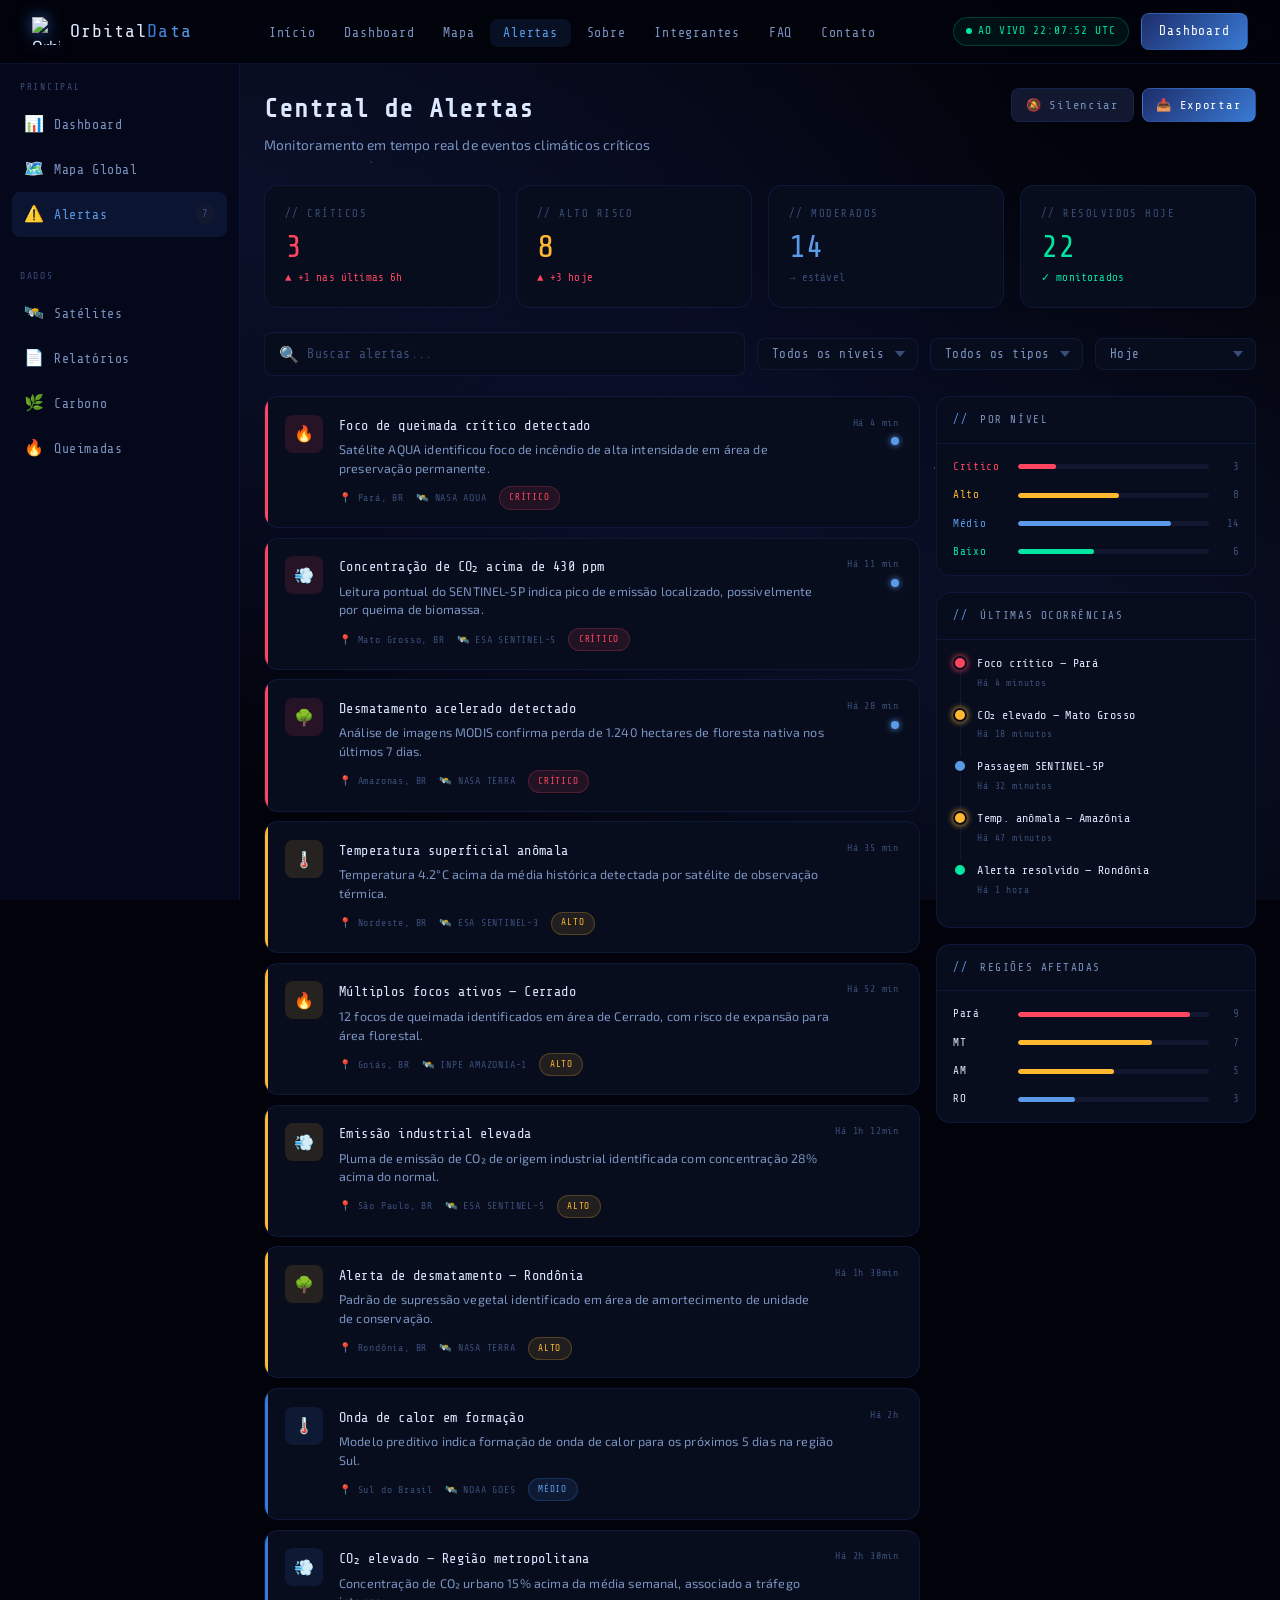
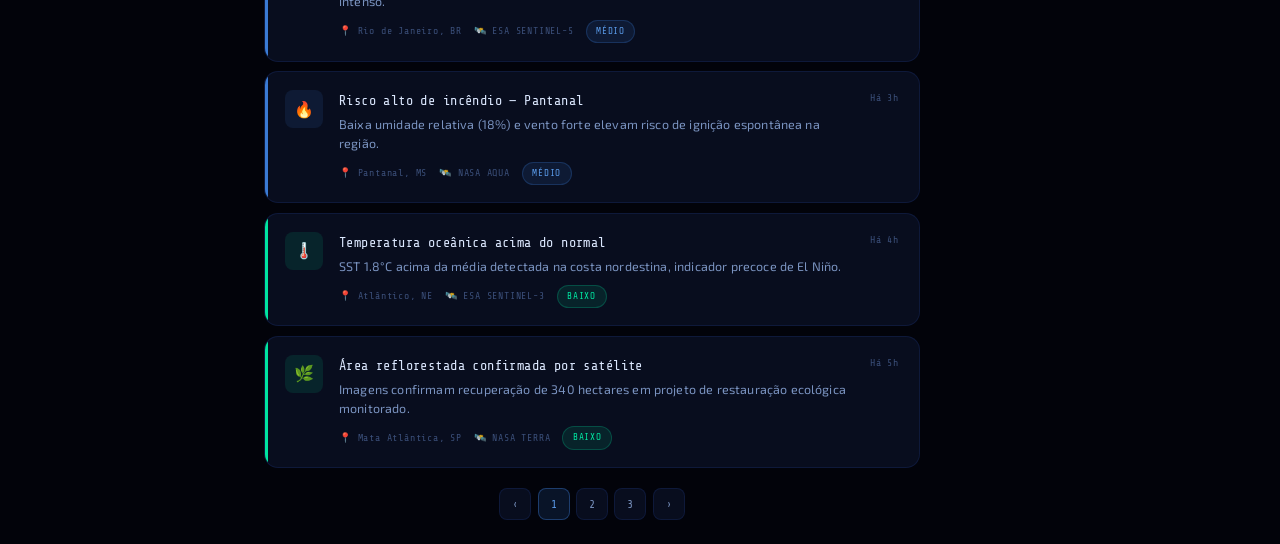
==== pages/alertas.html @ 217b2ea9 "Adicionando alertas e satélites" ====
<!DOCTYPE html>
<html lang="pt-BR">
<head>
  <meta charset="UTF-8" />
  <meta name="viewport" content="width=device-width, initial-scale=1.0" />
  <title>Alertas — OrbitalData</title>
  <link rel="stylesheet" href="../css/style.css" />
  <link rel="stylesheet" href="../css/navbar.css" />
  <link rel="stylesheet" href="../css/components.css" />
  <link rel="stylesheet" href="../css/alertas.css" />
</head>
<body>

  <div class="stars-bg"></div>

  <div class="page-wrapper">

    <!-- ══ NAVBAR ══ -->
    <nav class="navbar">
      <div class="nav-logo">
        <img src="../assets/orbitaldata.png" class="logo-img" alt="OrbitalData" />
        <span>Orbital<em>Data</em></span>
      </div>
      <ul class="nav-links">
        <li><a href="../index.html">Início</a></li>
        <li><a href="dashboard.html">Dashboard</a></li>
        <li><a href="mapa.html">Mapa</a></li>
        <li><a href="alertas.html" class="active">Alertas</a></li>
        <li><a href="sobre.html">Sobre</a></li>
        <li><a href="integrantes.html">Integrantes</a></li>
        <li><a href="faq.html">FAQ</a></li>
        <li><a href="contato.html">Contato</a></li>
      </ul>
      <div class="nav-actions">
        <div class="nav-badge"><span class="dot"></span> AO VIVO</div>
        <a href="dashboard.html" class="btn-nav">Dashboard</a>
      </div>
    </nav>

    <!-- ══ APP LAYOUT ══ -->
    <div class="app-layout">

      <!-- Sidebar -->
      <aside class="sidebar">
        <div class="sidebar-section">
          <div class="sidebar-label">Principal</div>
          <a href="dashboard.html" class="sidebar-link"><span class="icon">📊</span> Dashboard</a>
          <a href="mapa.html" class="sidebar-link"><span class="icon">🗺️</span> Mapa Global</a>
          <a href="alertas.html" class="sidebar-link active"><span class="icon">⚠️</span> Alertas <span class="count">7</span></a>
        </div>
        <div class="sidebar-section">
          <div class="sidebar-label">Dados</div>
          <a href="satelites.html" class="sidebar-link"><span class="icon">🛰️</span> Satélites</a>
          <a href="relatorios.html" class="sidebar-link"><span class="icon">📄</span> Relatórios</a>
          <a href="#" class="sidebar-link"><span class="icon">🌿</span> Carbono</a>
          <a href="#" class="sidebar-link"><span class="icon">🔥</span> Queimadas</a>
        </div>
      </aside>

      <!-- Main -->
      <main class="main-content">

        <!-- Page header -->
        <div class="page-header">
          <div class="page-header-left">
            <h1>Central de Alertas</h1>
            <p>Monitoramento em tempo real de eventos climáticos críticos</p>
          </div>
          <div class="page-header-actions">
            <button class="btn btn-ghost btn-sm">🔕 Silenciar</button>
            <button class="btn btn-primary btn-sm">📥 Exportar</button>
          </div>
        </div>

        <!-- Stats -->
        <div class="alertas-stats">
          <div class="stat-card">
            <div class="stat-label">// Críticos</div>
            <div class="stat-value red" id="count-critico">3</div>
            <div class="stat-delta down">▲ +1 nas últimas 6h</div>
          </div>
          <div class="stat-card">
            <div class="stat-label">// Alto Risco</div>
            <div class="stat-value amber" id="count-alto">8</div>
            <div class="stat-delta down">▲ +3 hoje</div>
          </div>
          <div class="stat-card">
            <div class="stat-label">// Moderados</div>
            <div class="stat-value blue" id="count-medio">14</div>
            <div class="stat-delta">→ estável</div>
          </div>
          <div class="stat-card">
            <div class="stat-label">// Resolvidos hoje</div>
            <div class="stat-value green" id="count-resolvido">22</div>
            <div class="stat-delta up">✓ monitorados</div>
          </div>
        </div>

        <!-- Filtros -->
        <div class="alertas-filtros">
          <div class="alertas-search">
            <span>🔍</span>
            <input type="text" id="alerta-search" placeholder="Buscar alertas..." />
          </div>
          <select class="filtro-select" id="filtro-nivel">
            <option value="todos">Todos os níveis</option>
            <option value="critico">Crítico</option>
            <option value="alto">Alto</option>
            <option value="medio">Médio</option>
            <option value="baixo">Baixo</option>
          </select>
          <select class="filtro-select" id="filtro-tipo">
            <option value="todos">Todos os tipos</option>
            <option value="fogo">Queimada</option>
            <option value="co2">CO₂</option>
            <option value="temp">Temperatura</option>
            <option value="floresta">Desmatamento</option>
          </select>
          <select class="filtro-select" id="filtro-periodo">
            <option value="hoje">Hoje</option>
            <option value="7dias">Últimos 7 dias</option>
            <option value="30dias">Últimos 30 dias</option>
          </select>
        </div>

        <!-- Grid -->
        <div class="alertas-grid">

          <!-- Lista -->
          <div>
            <div class="alertas-lista" id="alertas-lista"></div>
            <div class="alertas-pag">
              <button class="pag-btn">‹</button>
              <button class="pag-btn active">1</button>
              <button class="pag-btn">2</button>
              <button class="pag-btn">3</button>
              <button class="pag-btn">›</button>
            </div>
          </div>

          <!-- Resumo lateral -->
          <div class="alertas-resumo">

            <!-- Distribuição por nível -->
            <div class="resumo-card">
              <div class="resumo-header"><span>//</span> Por Nível</div>
              <div class="resumo-body">
                <div class="nivel-bar-item">
                  <span class="nivel-bar-label" style="color:var(--red)">Crítico</span>
                  <div class="nivel-bar-track"><div class="nivel-bar-fill" style="width:20%;background:var(--red);"></div></div>
                  <span class="nivel-bar-count">3</span>
                </div>
                <div class="nivel-bar-item">
                  <span class="nivel-bar-label" style="color:var(--amber)">Alto</span>
                  <div class="nivel-bar-track"><div class="nivel-bar-fill" style="width:53%;background:var(--amber);"></div></div>
                  <span class="nivel-bar-count">8</span>
                </div>
                <div class="nivel-bar-item">
                  <span class="nivel-bar-label" style="color:var(--blue-bright)">Médio</span>
                  <div class="nivel-bar-track"><div class="nivel-bar-fill" style="width:80%;background:var(--blue-bright);"></div></div>
                  <span class="nivel-bar-count">14</span>
                </div>
                <div class="nivel-bar-item">
                  <span class="nivel-bar-label" style="color:var(--green)">Baixo</span>
                  <div class="nivel-bar-track"><div class="nivel-bar-fill" style="width:40%;background:var(--green);"></div></div>
                  <span class="nivel-bar-count">6</span>
                </div>
              </div>
            </div>

            <!-- Timeline recente -->
            <div class="resumo-card">
              <div class="resumo-header"><span>//</span> Últimas Ocorrências</div>
              <div class="timeline-feed">
                <div class="tl-item">
                  <div class="tl-dot" style="background:var(--red);box-shadow:0 0 6px var(--red);"></div>
                  <div class="tl-content">
                    <div class="tl-title">Foco crítico — Pará</div>
                    <div class="tl-time">Há 4 minutos</div>
                  </div>
                </div>
                <div class="tl-item">
                  <div class="tl-dot" style="background:var(--amber);box-shadow:0 0 6px var(--amber);"></div>
                  <div class="tl-content">
                    <div class="tl-title">CO₂ elevado — Mato Grosso</div>
                    <div class="tl-time">Há 18 minutos</div>
                  </div>
                </div>
                <div class="tl-item">
                  <div class="tl-dot" style="background:var(--blue-bright);"></div>
                  <div class="tl-content">
                    <div class="tl-title">Passagem SENTINEL-5P</div>
                    <div class="tl-time">Há 32 minutos</div>
                  </div>
                </div>
                <div class="tl-item">
                  <div class="tl-dot" style="background:var(--amber);box-shadow:0 0 6px var(--amber);"></div>
                  <div class="tl-content">
                    <div class="tl-title">Temp. anômala — Amazônia</div>
                    <div class="tl-time">Há 47 minutos</div>
                  </div>
                </div>
                <div class="tl-item">
                  <div class="tl-dot" style="background:var(--green);"></div>
                  <div class="tl-content">
                    <div class="tl-title">Alerta resolvido — Rondônia</div>
                    <div class="tl-time">Há 1 hora</div>
                  </div>
                </div>
              </div>
            </div>

            <!-- Regiões mais afetadas -->
            <div class="resumo-card">
              <div class="resumo-header"><span>//</span> Regiões Afetadas</div>
              <div class="resumo-body">
                <div class="nivel-bar-item">
                  <span class="nivel-bar-label">Pará</span>
                  <div class="nivel-bar-track"><div class="nivel-bar-fill" style="width:90%;background:var(--red);"></div></div>
                  <span class="nivel-bar-count">9</span>
                </div>
                <div class="nivel-bar-item">
                  <span class="nivel-bar-label">MT</span>
                  <div class="nivel-bar-track"><div class="nivel-bar-fill" style="width:70%;background:var(--amber);"></div></div>
                  <span class="nivel-bar-count">7</span>
                </div>
                <div class="nivel-bar-item">
                  <span class="nivel-bar-label">AM</span>
                  <div class="nivel-bar-track"><div class="nivel-bar-fill" style="width:50%;background:var(--amber);"></div></div>
                  <span class="nivel-bar-count">5</span>
                </div>
                <div class="nivel-bar-item">
                  <span class="nivel-bar-label">RO</span>
                  <div class="nivel-bar-track"><div class="nivel-bar-fill" style="width:30%;background:var(--blue-bright);"></div></div>
                  <span class="nivel-bar-count">3</span>
                </div>
              </div>
            </div>

          </div>
        </div>

      </main>
    </div>

  </div>

  <script src="../js/main.js"></script>
  <script src="../js/alertas.js"></script>
</body>
</html>
---- css/style.css ----
/* =============================================
   ORBITALDATA — Base: Variáveis, Reset, Tipografia
   ============================================= */

@import url('https://fonts.googleapis.com/css2?family=Share+Tech+Mono&family=Exo+2:wght@300;400;500;600;700;800&family=JetBrains+Mono:wght@300;400;500&display=swap');

:root {
  /* Fundos */
  --space-black:   #02030a;
  --deep-navy:     #05071a;
  --panel:         #080d1e;
  --panel-mid:     #0c1228;
  --panel-light:   #111830;
  --border:        rgba(40, 70, 160, 0.22);
  --border-glow:   rgba(50, 100, 200, 0.50);

  /* Cores */
  --blue:          #3a7bd5;
  --blue-bright:   #5a9ae8;
  --navy:          #1e2d6b;
  --galaxy:        #2a3f8f;
  --green:         #00e5a0;
  --green-dim:     rgba(0, 229, 160, 0.5);
  --amber:         #ffb830;
  --red:           #ff4560;

  /* Texto */
  --text-primary:  #dce8ff;
  --text-secondary:#7a93c0;
  --text-muted:    #3a4e78;

  /* Fontes */
  --font-display:  'Share Tech Mono', monospace;
  --font-body:     'Exo 2', sans-serif;
  --font-mono:     'JetBrains Mono', monospace;

  /* Misc */
  --radius:        8px;
  --radius-lg:     14px;
  --transition:    0.25s cubic-bezier(0.4, 0, 0.2, 1);
  --glow-blue:     0 0 28px rgba(58, 123, 213, 0.35), 0 0 60px rgba(58, 123, 213, 0.12);
  --glow-navy:     0 0 28px rgba(30, 45, 107, 0.50), 0 0 60px rgba(30, 45, 107, 0.20);
}

/* ── Reset ── */
*, *::before, *::after { box-sizing: border-box; margin: 0; padding: 0; }
html { scroll-behavior: smooth; font-size: 16px; }
body {
  background: var(--space-black);
  color: var(--text-primary);
  font-family: var(--font-body);
  font-weight: 400;
  font-size: 1rem;
  line-height: 1.65;
  letter-spacing: 0.01em;
  overflow-x: hidden;
  min-height: 100vh;
}
a { color: inherit; text-decoration: none; }
img { display: block; max-width: 100%; }
button { cursor: pointer; border: none; background: none; font: inherit; }
ul { list-style: none; }

/* ── Scrollbar ── */
::-webkit-scrollbar { width: 5px; }
::-webkit-scrollbar-track { background: var(--deep-navy); }
::-webkit-scrollbar-thumb { background: var(--panel-light); border-radius: 3px; }

/* ── Fundo estrelado ── */
.stars-bg {
  position: fixed; inset: 0; z-index: 0;
  background:
    radial-gradient(ellipse at 15% 20%, rgba(30, 45, 107, 0.30) 0%, transparent 55%),
    radial-gradient(ellipse at 85% 75%, rgba(42, 63, 143, 0.20) 0%, transparent 50%),
    radial-gradient(ellipse at 50% 50%, rgba(10, 15, 50, 0.5) 0%, transparent 70%),
    var(--space-black);
  pointer-events: none;
}
.stars-bg::before {
  content: '';
  position: absolute; inset: 0;
  background-image:
    radial-gradient(1px 1px at 8%  12%, rgba(255,255,255,0.75) 0%, transparent 100%),
    radial-gradient(1px 1px at 22% 38%, rgba(200,220,255,0.50) 0%, transparent 100%),
    radial-gradient(1.5px 1.5px at 58% 6%, rgba(180,200,255,0.85) 0%, transparent 100%),
    radial-gradient(1px 1px at 73% 52%, rgba(255,255,255,0.45) 0%, transparent 100%),
    radial-gradient(1px 1px at 91% 22%, rgba(200,210,255,0.60) 0%, transparent 100%),
    radial-gradient(1px 1px at 44% 68%, rgba(255,255,255,0.50) 0%, transparent 100%),
    radial-gradient(1.5px 1.5px at 4% 83%, rgba(255,255,255,0.70) 0%, transparent 100%),
    radial-gradient(1px 1px at 33% 93%, rgba(200,210,255,0.40) 0%, transparent 100%),
    radial-gradient(1px 1px at 83% 72%, rgba(255,255,255,0.60) 0%, transparent 100%),
    radial-gradient(1px 1px at 16% 58%, rgba(200,210,255,0.55) 0%, transparent 100%),
    radial-gradient(1.5px 1.5px at 68% 88%, rgba(255,255,255,0.70) 0%, transparent 100%),
    radial-gradient(1px 1px at 29% 18%, rgba(255,255,255,0.40) 0%, transparent 100%),
    radial-gradient(1px 1px at 94% 48%, rgba(200,210,255,0.60) 0%, transparent 100%),
    radial-gradient(1px 1px at 77% 33%, rgba(255,255,255,0.45) 0%, transparent 100%),
    radial-gradient(1px 1px at 37% 77%, rgba(200,210,255,0.50) 0%, transparent 100%);
}

/* ── Layout ── */
.page-wrapper  { position: relative; z-index: 1; }
.app-layout    { display: flex; min-height: 100vh; }
.main-content  { flex: 1; min-width: 0; padding: 1.5rem; padding-top: calc(64px + 1.5rem); }

/* ── Grid helpers ── */
.grid-2    { display: grid; grid-template-columns: repeat(2, 1fr); gap: 1rem; }
.grid-3    { display: grid; grid-template-columns: repeat(3, 1fr); gap: 1rem; }
.grid-4    { display: grid; grid-template-columns: repeat(4, 1fr); gap: 1rem; }
.grid-auto { display: grid; grid-template-columns: repeat(auto-fill, minmax(280px, 1fr)); gap: 1rem; }

/* ── Animações ── */
.fade-in { animation: fadeIn 0.6s ease forwards; }
.fade-up { animation: fadeUp 0.6s cubic-bezier(0.4,0,0.2,1) forwards; }
@keyframes fadeIn { from { opacity: 0; }             to { opacity: 1; transform: none; } }
@keyframes fadeUp { from { opacity: 0; transform: translateY(18px); } to { opacity: 1; transform: translateY(0); } }
.delay-1 { animation-delay: 0.1s; }
.delay-2 { animation-delay: 0.2s; }
.delay-3 { animation-delay: 0.3s; }
.delay-4 { animation-delay: 0.4s; }
.delay-5 { animation-delay: 0.5s; }

/* ── Utilidades ── */
.mono           { font-family: var(--font-mono); }
.text-blue      { color: var(--blue); }
.text-bright    { color: var(--blue-bright); }
.text-green     { color: var(--green); }
.text-amber     { color: var(--amber); }
.text-red       { color: var(--red); }
.text-muted     { color: var(--text-muted); }
.text-secondary { color: var(--text-secondary); }
.text-sm        { font-size: 0.85rem; }
.text-xs        { font-size: 0.73rem; }
.font-bold      { font-weight: 700; }
.font-display   { font-family: var(--font-display); }
.uppercase      { text-transform: uppercase; letter-spacing: 0.08em; }
.mb-05 { margin-bottom: 0.5rem; }
.mb-1  { margin-bottom: 1rem;   }
.mb-15 { margin-bottom: 1.5rem; }
.mb-2  { margin-bottom: 2rem;   }
.mt-1  { margin-top: 1rem;      }
.mt-2  { margin-top: 2rem;      }
.flex            { display: flex; }
.items-center    { align-items: center; }
.gap-05          { gap: 0.5rem; }
.gap-1           { gap: 1rem;   }
.gap-15          { gap: 1.5rem; }
.justify-between { justify-content: space-between; }
.w-full          { width: 100%; }
.relative        { position: relative; }
.overflow-hidden { overflow: hidden; }
.text-center     { text-align: center; }

/* ── Responsivo base ── */
@media (max-width: 1024px) {
  .grid-4 { grid-template-columns: repeat(2, 1fr); }
}
@media (max-width: 768px) {
  .grid-2, .grid-3 { grid-template-columns: 1fr; }
  .main-content { padding: 1rem; padding-top: calc(64px + 1rem); }
}
---- css/navbar.css ----
/* =============================================
   ORBITALDATA — Navbar
   ============================================= */

.navbar {
  position: fixed; top: 0; left: 0; right: 0; z-index: 1000;
  height: 64px;
  display: flex; align-items: center; justify-content: space-between;
  padding: 0 2rem;
  background: rgba(2, 3, 10, 0.90);
  backdrop-filter: blur(24px);
  border-bottom: 1px solid var(--border);
}

.nav-logo {
  display: flex; align-items: center; gap: 0.6rem;
}
.nav-logo img.logo-img {
  width: 28px; height: 28px;
  object-fit: contain;
  filter: drop-shadow(0 0 8px rgba(58, 123, 213, 0.7));
}
.nav-logo span {
  font-family: var(--font-display);
  font-size: 1.15rem;
  letter-spacing: 0.06em;
  color: var(--text-primary);
}
.nav-logo span em {
  background: linear-gradient(90deg, var(--blue), var(--blue-bright));
  -webkit-background-clip: text;
  -webkit-text-fill-color: transparent;
  background-clip: text;
  font-style: normal;
}

.nav-links {
  display: flex; align-items: center; gap: 0.1rem;
}
.nav-links a {
  padding: 0.4rem 0.85rem;
  font-family: var(--font-display);
  font-size: 0.82rem;
  letter-spacing: 0.06em;
  color: var(--text-secondary);
  border-radius: var(--radius);
  transition: color var(--transition), background var(--transition);
}
.nav-links a:hover { color: var(--text-primary); background: var(--panel-light); }
.nav-links a.active { color: var(--blue-bright); background: rgba(58, 123, 213, 0.12); }

.nav-actions { display: flex; align-items: center; gap: 0.75rem; }

.nav-badge {
  display: flex; align-items: center; gap: 0.4rem;
  padding: 0.28rem 0.75rem;
  background: rgba(0, 229, 160, 0.07);
  border: 1px solid rgba(0, 229, 160, 0.22);
  border-radius: 20px;
  font-family: var(--font-display);
  font-size: 0.7rem;
  letter-spacing: 0.08em;
  color: var(--green);
}
.nav-badge .dot {
  width: 6px; height: 6px;
  background: var(--green);
  border-radius: 50%;
  animation: pulse-dot 2s infinite;
}
@keyframes pulse-dot {
  0%, 100% { opacity: 1; box-shadow: 0 0 0 0 rgba(0,229,160,0.5); }
  50%       { opacity: 0.5; box-shadow: 0 0 0 5px rgba(0,229,160,0); }
}

.btn-nav {
  padding: 0.42rem 1.1rem;
  background: linear-gradient(135deg, var(--navy), var(--blue));
  color: #fff;
  border-radius: var(--radius);
  font-family: var(--font-display);
  font-size: 0.8rem;
  letter-spacing: 0.06em;
  transition: opacity var(--transition), box-shadow var(--transition);
  border: 1px solid rgba(58,123,213,0.4);
}
.btn-nav:hover { opacity: 0.85; box-shadow: var(--glow-blue); }

@media (max-width: 1024px) { .nav-links { display: none; } }
---- css/components.css ----
/* =============================================
   ORBITALDATA — Components globais
   Botões, Badges, Cards, Tabelas, Sidebar, Footer
   ============================================= */

/* ── Buttons ── */
.btn {
  display: inline-flex; align-items: center; gap: 0.5rem;
  padding: 0.68rem 1.5rem;
  border-radius: var(--radius);
  font-family: var(--font-display);
  font-size: 0.85rem;
  letter-spacing: 0.06em;
  transition: all var(--transition);
  cursor: pointer;
}
.btn-primary {
  background: linear-gradient(135deg, var(--navy), var(--blue));
  color: #fff;
  border: 1px solid rgba(58,123,213,0.4);
}
.btn-primary:hover { box-shadow: var(--glow-blue); opacity: 0.9; }
.btn-secondary {
  background: transparent;
  color: var(--blue-bright);
  border: 1px solid rgba(58,123,213,0.4);
}
.btn-secondary:hover { background: rgba(58,123,213,0.1); }
.btn-ghost {
  background: var(--panel-light);
  color: var(--text-secondary);
  border: 1px solid var(--border);
}
.btn-ghost:hover { color: var(--text-primary); }
.btn-sm { padding: 0.38rem 0.85rem; font-size: 0.76rem; }
.btn-icon {
  padding: 0.48rem; border-radius: var(--radius);
  background: var(--panel-light);
  color: var(--text-secondary);
  display: inline-flex; align-items: center;
  border: 1px solid var(--border);
  transition: all var(--transition);
}
.btn-icon:hover { color: var(--blue-bright); background: rgba(58,123,213,0.1); }

/* ── Badge ── */
.badge {
  display: inline-flex; align-items: center; gap: 0.3rem;
  padding: 0.18rem 0.6rem;
  border-radius: 20px;
  font-family: var(--font-display);
  font-size: 0.65rem;
  letter-spacing: 0.08em;
}
.badge-blue    { background: rgba(58,123,213,0.12); color: var(--blue-bright); border: 1px solid rgba(58,123,213,0.25); }
.badge-navy    { background: rgba(30,45,107,0.25);  color: #7a9fff;            border: 1px solid rgba(30,45,107,0.4); }
.badge-green   { background: rgba(0,229,160,0.10);  color: var(--green);       border: 1px solid rgba(0,229,160,0.22); }
.badge-amber   { background: rgba(255,184,48,0.10); color: var(--amber);       border: 1px solid rgba(255,184,48,0.22); }
.badge-red     { background: rgba(255,69,96,0.10);  color: var(--red);         border: 1px solid rgba(255,69,96,0.22); }
/* aliases */
.badge-cyan { background: rgba(58,123,213,0.12); color: var(--blue-bright); border: 1px solid rgba(58,123,213,0.25); }
.badge-mag  { background: rgba(30,45,107,0.25);  color: #7a9fff;            border: 1px solid rgba(30,45,107,0.4); }
.badge-purple { background: rgba(30,45,107,0.25);  color: #7a9fff;          border: 1px solid rgba(30,45,107,0.4); }

/* ── Stat card ── */
.stat-card {
  background: var(--panel);
  border: 1px solid var(--border);
  border-radius: var(--radius-lg);
  padding: 1.25rem;
  position: relative; overflow: hidden;
  transition: border-color var(--transition), box-shadow var(--transition);
}
.stat-card::before {
  content: '';
  position: absolute; top: 0; left: 0; right: 0; height: 2px;
  background: linear-gradient(90deg, var(--navy), var(--blue));
  opacity: 0; transition: opacity var(--transition);
}
.stat-card:hover { border-color: var(--border-glow); box-shadow: var(--glow-blue); }
.stat-card:hover::before { opacity: 1; }
.stat-label {
  font-family: var(--font-display);
  font-size: 0.65rem; letter-spacing: 0.14em;
  text-transform: uppercase; color: var(--text-muted);
  margin-bottom: 0.5rem;
}
.stat-value {
  font-family: var(--font-display);
  font-size: 2rem; line-height: 1; margin-bottom: 0.35rem;
}
.stat-value.blue   { color: var(--blue-bright); }
.stat-value.navy   { color: #7a9fff; }
.stat-value.green  { color: var(--green); }
.stat-value.amber  { color: var(--amber); }
.stat-value.red    { color: var(--red); }
.stat-delta {
  font-family: var(--font-display);
  font-size: 0.68rem; color: var(--text-muted);
  display: flex; align-items: center; gap: 0.3rem;
}
.stat-delta.up   { color: var(--green); }
.stat-delta.down { color: var(--red); }

/* ── Panel ── */
.panel { background: var(--panel); border: 1px solid var(--border); border-radius: var(--radius-lg); overflow: hidden; }
.panel-header {
  display: flex; align-items: center; justify-content: space-between;
  padding: 0.9rem 1.25rem;
  border-bottom: 1px solid var(--border);
}
.panel-title {
  font-family: var(--font-display);
  font-size: 0.7rem; letter-spacing: 0.14em;
  text-transform: uppercase; color: var(--text-secondary);
}
.panel-title span { color: var(--blue-bright); margin-right: 0.4rem; }
.panel-body { padding: 1.25rem; }

/* ── Page header ── */
.page-header {
  display: flex; align-items: flex-start; justify-content: space-between;
  gap: 1rem; margin-bottom: 1.75rem; flex-wrap: wrap;
}
.page-header-left h1 {
  font-family: var(--font-display);
  font-size: 1.6rem; letter-spacing: 0.04em; margin-bottom: 0.25rem;
}
.page-header-left p { font-size: 0.86rem; color: var(--text-secondary); }
.page-header-actions { display: flex; gap: 0.5rem; align-items: center; }

/* ── Alert ── */
.alert {
  display: flex; align-items: flex-start; gap: 0.75rem;
  padding: 0.9rem 1rem; border-radius: var(--radius);
  border-left: 3px solid; background: var(--panel-mid);
}
.alert-icon { font-size: 1rem; flex-shrink: 0; margin-top: 0.1rem; }
.alert-text { font-size: 0.84rem; line-height: 1.55; }
.alert-title { font-family: var(--font-display); font-size: 0.82rem; letter-spacing: 0.04em; margin-bottom: 0.15rem; }
.alert-warning { border-color: var(--amber); } .alert-warning .alert-icon { color: var(--amber); }
.alert-info    { border-color: var(--blue);  } .alert-info    .alert-icon { color: var(--blue); }
.alert-success { border-color: var(--green); } .alert-success .alert-icon { color: var(--green); }
.alert-danger  { border-color: var(--red);   } .alert-danger  .alert-icon { color: var(--red); }

/* ── Progress bar ── */
.progress-bar-wrap { background: var(--panel-light); border-radius: 4px; overflow: hidden; height: 5px; }
.progress-bar-fill { height: 100%; border-radius: 4px; transition: width 1s ease; }
.progress-bar-fill.blue  { background: linear-gradient(90deg, var(--navy), var(--blue-bright)); }
.progress-bar-fill.green { background: linear-gradient(90deg, #00a870, var(--green)); }
.progress-bar-fill.amber { background: linear-gradient(90deg, var(--amber), #ffd280); }
.progress-bar-fill.red   { background: linear-gradient(90deg, var(--red), #ff8080); }

/* ── Data table ── */
.data-table { width: 100%; border-collapse: collapse; font-size: 0.85rem; }
.data-table th {
  padding: 0.65rem 1rem; text-align: left;
  font-family: var(--font-display);
  font-size: 0.65rem; letter-spacing: 0.14em;
  text-transform: uppercase; color: var(--text-muted);
  border-bottom: 1px solid var(--border);
}
.data-table td {
  padding: 0.8rem 1rem;
  border-bottom: 1px solid rgba(40,70,160,0.07);
  color: var(--text-secondary); vertical-align: middle;
}
.data-table tr:hover td { background: rgba(58,123,213,0.04); }
.data-table tr:last-child td { border-bottom: none; }
.data-table td strong { color: var(--text-primary); font-weight: 600; }

/* ── Sidebar ── */
.sidebar {
  width: 240px; flex-shrink: 0;
  background: var(--deep-navy);
  border-right: 1px solid var(--border);
  display: flex; flex-direction: column;
  height: 100vh; position: sticky; top: 0;
  padding-top: 64px;
}
.sidebar-section { padding: 1rem 0.75rem; }
.sidebar-label {
  font-family: var(--font-display);
  font-size: 0.6rem; letter-spacing: 0.18em;
  text-transform: uppercase; color: var(--text-muted);
  padding: 0 0.5rem; margin-bottom: 0.4rem;
}
.sidebar-link {
  display: flex; align-items: center; gap: 0.65rem;
  padding: 0.58rem 0.75rem; border-radius: var(--radius);
  color: var(--text-secondary);
  font-family: var(--font-display);
  font-size: 0.82rem; letter-spacing: 0.04em;
  transition: all var(--transition);
}
.sidebar-link:hover { color: var(--text-primary); background: var(--panel-light); }
.sidebar-link.active { color: var(--blue-bright); background: rgba(58,123,213,0.12); }
.sidebar-link .icon { font-size: 1rem; width: 20px; text-align: center; flex-shrink: 0; }
.sidebar-link .count {
  margin-left: auto;
  font-family: var(--font-display); font-size: 0.65rem;
  background: var(--panel-light); padding: 0.1rem 0.4rem;
  border-radius: 10px; color: var(--text-muted);
}

/* ── Footer ── */
.footer { background: var(--deep-navy); border-top: 1px solid var(--border); padding: 3rem 2rem 2rem; margin-top: 4rem; }
.footer-grid { display: grid; grid-template-columns: 2fr 1fr 1fr 1fr; gap: 3rem; margin-bottom: 2rem; }
.footer-brand p { font-size: 0.84rem; color: var(--text-muted); margin-top: 0.75rem; max-width: 260px; line-height: 1.75; }
.footer-col h4 {
  font-family: var(--font-display); font-size: 0.65rem;
  text-transform: uppercase; letter-spacing: 0.18em;
  color: var(--text-muted); margin-bottom: 1rem;
}
.footer-col a { display: block; font-size: 0.84rem; color: var(--text-secondary); margin-bottom: 0.5rem; transition: color var(--transition); }
.footer-col a:hover { color: var(--blue-bright); }
.footer-bottom {
  display: flex; align-items: center; justify-content: space-between;
  padding-top: 1.5rem; border-top: 1px solid var(--border);
  font-family: var(--font-display); font-size: 0.68rem; color: var(--text-muted); letter-spacing: 0.06em;
}

/* ── Responsivo ── */
@media (max-width: 1024px) {
  .sidebar { display: none; }
  .footer-grid { grid-template-columns: 1fr 1fr; }
}
@media (max-width: 768px) {
  .footer-grid { grid-template-columns: 1fr; gap: 2rem; }
  .page-header { flex-direction: column; }
}
---- css/alertas.css ----
/* =============================================
   ORBITALDATA — Alertas
   ============================================= */

/* ── Header stats ── */
.alertas-stats {
  display: grid;
  grid-template-columns: repeat(4, 1fr);
  gap: 1rem;
  margin-bottom: 1.5rem;
}

/* ── Filtros ── */
.alertas-filtros {
  display: flex;
  align-items: center;
  gap: 0.75rem;
  margin-bottom: 1.25rem;
  flex-wrap: wrap;
}
.alertas-search {
  display: flex; align-items: center; gap: 0.5rem;
  background: var(--panel);
  border: 1px solid var(--border);
  border-radius: var(--radius);
  padding: 0.5rem 0.875rem;
  flex: 1; min-width: 200px;
  transition: border-color var(--transition);
}
.alertas-search:focus-within { border-color: var(--border-glow); }
.alertas-search input {
  background: none; border: none; outline: none;
  color: var(--text-primary);
  font-family: var(--font-display);
  font-size: 0.82rem;
  letter-spacing: 0.03em;
  flex: 1;
}
.alertas-search input::placeholder { color: var(--text-muted); }
.filtro-select {
  background: var(--panel);
  border: 1px solid var(--border);
  border-radius: var(--radius);
  padding: 0.5rem 2rem 0.5rem 0.875rem;
  color: var(--text-secondary);
  font-family: var(--font-display);
  font-size: 0.78rem;
  letter-spacing: 0.04em;
  outline: none;
  cursor: pointer;
  appearance: none;
  background-image: url("data:image/svg+xml,%3Csvg xmlns='http://www.w3.org/2000/svg' width='10' height='6' viewBox='0 0 10 6'%3E%3Cpath d='M0 0l5 6 5-6z' fill='%233a4e78'/%3E%3C/svg%3E");
  background-repeat: no-repeat;
  background-position: right 0.75rem center;
  transition: border-color var(--transition);
}
.filtro-select:focus { border-color: var(--border-glow); }

/* ── Grid principal ── */
.alertas-grid {
  display: grid;
  grid-template-columns: 1fr 320px;
  gap: 1rem;
}

/* ── Lista de alertas ── */
.alertas-lista {
  display: flex;
  flex-direction: column;
  gap: 0.6rem;
}

/* ── Card de alerta ── */
.alerta-card {
  background: var(--panel);
  border: 1px solid var(--border);
  border-radius: var(--radius-lg);
  padding: 1.1rem 1.25rem;
  display: flex;
  gap: 1rem;
  align-items: flex-start;
  cursor: pointer;
  transition: all var(--transition);
  position: relative;
  overflow: hidden;
}
.alerta-card::before {
  content: '';
  position: absolute; left: 0; top: 0; bottom: 0;
  width: 3px;
}
.alerta-card.critico::before  { background: var(--red); }
.alerta-card.alto::before     { background: var(--amber); }
.alerta-card.medio::before    { background: var(--blue); }
.alerta-card.baixo::before    { background: var(--green); }

.alerta-card:hover { border-color: var(--border-glow); transform: translateX(2px); }
.alerta-card.critico:hover { box-shadow: -2px 0 12px rgba(255,69,96,0.2); }
.alerta-card.alto:hover    { box-shadow: -2px 0 12px rgba(255,184,48,0.2); }

.alerta-icon-wrap {
  width: 38px; height: 38px;
  border-radius: var(--radius);
  display: flex; align-items: center; justify-content: center;
  font-size: 1rem;
  flex-shrink: 0;
}
.alerta-icon-wrap.critico { background: rgba(255,69,96,0.12); }
.alerta-icon-wrap.alto    { background: rgba(255,184,48,0.12); }
.alerta-icon-wrap.medio   { background: rgba(58,123,213,0.12); }
.alerta-icon-wrap.baixo   { background: rgba(0,229,160,0.10); }

.alerta-body { flex: 1; min-width: 0; }
.alerta-titulo {
  font-family: var(--font-display);
  font-size: 0.85rem;
  letter-spacing: 0.03em;
  margin-bottom: 0.25rem;
  color: var(--text-primary);
}
.alerta-desc {
  font-size: 0.78rem;
  color: var(--text-secondary);
  line-height: 1.5;
  margin-bottom: 0.5rem;
}
.alerta-meta {
  display: flex; gap: 0.75rem; flex-wrap: wrap;
  align-items: center;
}
.alerta-meta-item {
  font-family: var(--font-display);
  font-size: 0.62rem;
  letter-spacing: 0.08em;
  color: var(--text-muted);
  display: flex; align-items: center; gap: 0.25rem;
}

.alerta-right {
  display: flex;
  flex-direction: column;
  align-items: flex-end;
  gap: 0.4rem;
  flex-shrink: 0;
}
.alerta-time {
  font-family: var(--font-display);
  font-size: 0.62rem;
  letter-spacing: 0.08em;
  color: var(--text-muted);
  white-space: nowrap;
}
.alerta-new {
  width: 8px; height: 8px;
  background: var(--blue-bright);
  border-radius: 50%;
  box-shadow: 0 0 6px var(--blue-bright);
  animation: pulse-dot 2s infinite;
}

/* ── Painel lateral de resumo ── */
.alertas-resumo {
  display: flex;
  flex-direction: column;
  gap: 1rem;
}
.resumo-card {
  background: var(--panel);
  border: 1px solid var(--border);
  border-radius: var(--radius-lg);
  overflow: hidden;
}
.resumo-header {
  padding: 0.875rem 1rem;
  border-bottom: 1px solid var(--border);
  font-family: var(--font-display);
  font-size: 0.68rem;
  letter-spacing: 0.14em;
  text-transform: uppercase;
  color: var(--text-secondary);
}
.resumo-header span { color: var(--blue-bright); margin-right: 0.3rem; }
.resumo-body { padding: 0.875rem 1rem; }

.nivel-bar-item {
  display: flex; align-items: center; gap: 0.6rem;
  margin-bottom: 0.65rem;
}
.nivel-bar-item:last-child { margin-bottom: 0; }
.nivel-bar-label {
  font-family: var(--font-display);
  font-size: 0.68rem;
  letter-spacing: 0.06em;
  width: 55px;
  flex-shrink: 0;
}
.nivel-bar-track {
  flex: 1;
  height: 5px;
  background: var(--panel-light);
  border-radius: 3px;
  overflow: hidden;
}
.nivel-bar-fill { height: 100%; border-radius: 3px; }
.nivel-bar-count {
  font-family: var(--font-display);
  font-size: 0.68rem;
  color: var(--text-muted);
  width: 20px;
  text-align: right;
}

/* ── Timeline lateral ── */
.timeline-feed { padding: 0.875rem 1rem; }
.tl-item {
  display: flex; gap: 0.65rem;
  padding-bottom: 0.875rem;
  position: relative;
}
.tl-item:not(:last-child)::before {
  content: '';
  position: absolute;
  left: 7px; top: 16px; bottom: 0;
  width: 1px;
  background: var(--border);
}
.tl-dot {
  width: 14px; height: 14px;
  border-radius: 50%;
  flex-shrink: 0;
  margin-top: 2px;
  border: 2px solid var(--panel);
}
.tl-content {}
.tl-title {
  font-family: var(--font-display);
  font-size: 0.74rem;
  letter-spacing: 0.03em;
  margin-bottom: 0.15rem;
}
.tl-time {
  font-family: var(--font-display);
  font-size: 0.6rem;
  letter-spacing: 0.08em;
  color: var(--text-muted);
}

/* ── Paginação ── */
.alertas-pag {
  display: flex; align-items: center; justify-content: center;
  gap: 0.4rem;
  margin-top: 1.25rem;
}
.pag-btn {
  width: 32px; height: 32px;
  border-radius: var(--radius);
  background: var(--panel);
  border: 1px solid var(--border);
  font-family: var(--font-display);
  font-size: 0.72rem;
  color: var(--text-secondary);
  cursor: pointer;
  display: flex; align-items: center; justify-content: center;
  transition: all var(--transition);
}
.pag-btn:hover { border-color: var(--border-glow); color: var(--blue-bright); }
.pag-btn.active { background: rgba(58,123,213,0.15); border-color: rgba(58,123,213,0.4); color: var(--blue-bright); }

/* ── Responsive ── */
@media (max-width: 1024px) {
  .alertas-grid { grid-template-columns: 1fr; }
  .alertas-resumo { display: none; }
  .alertas-stats { grid-template-columns: repeat(2, 1fr); }
}
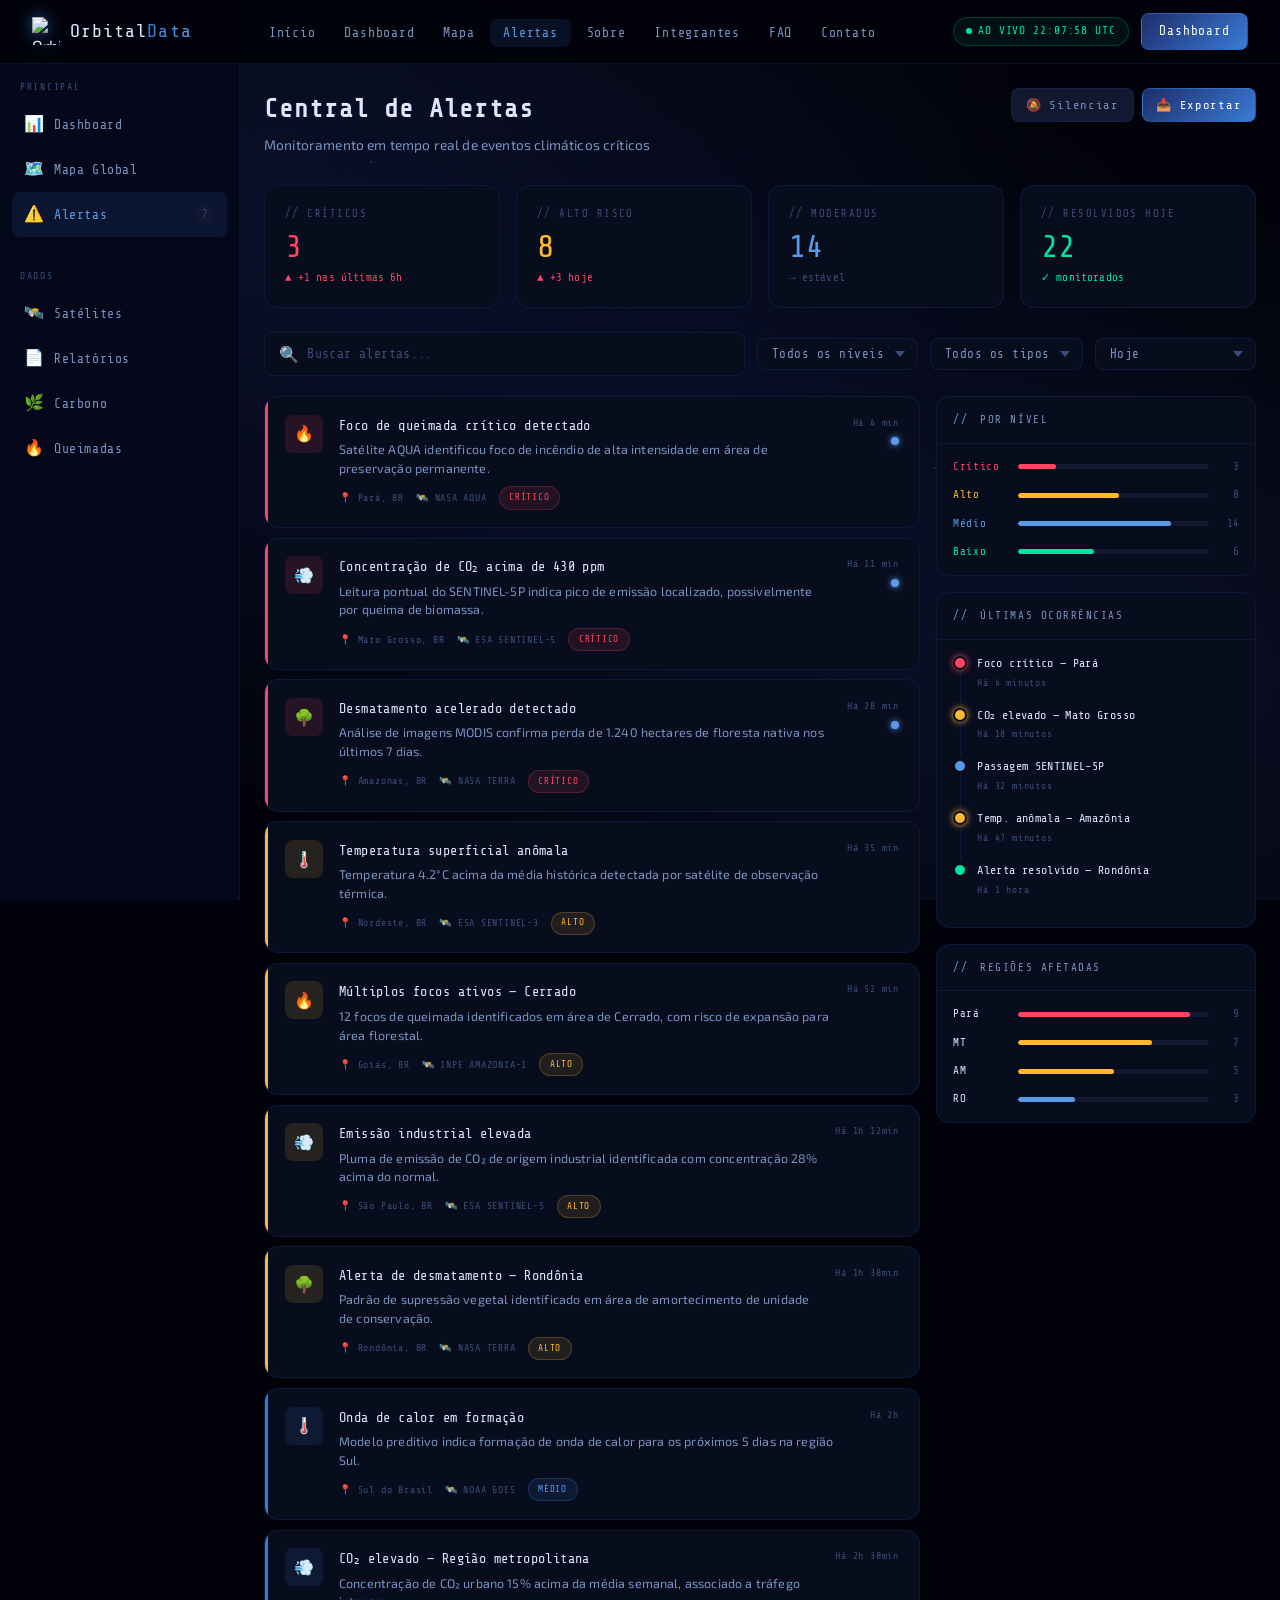
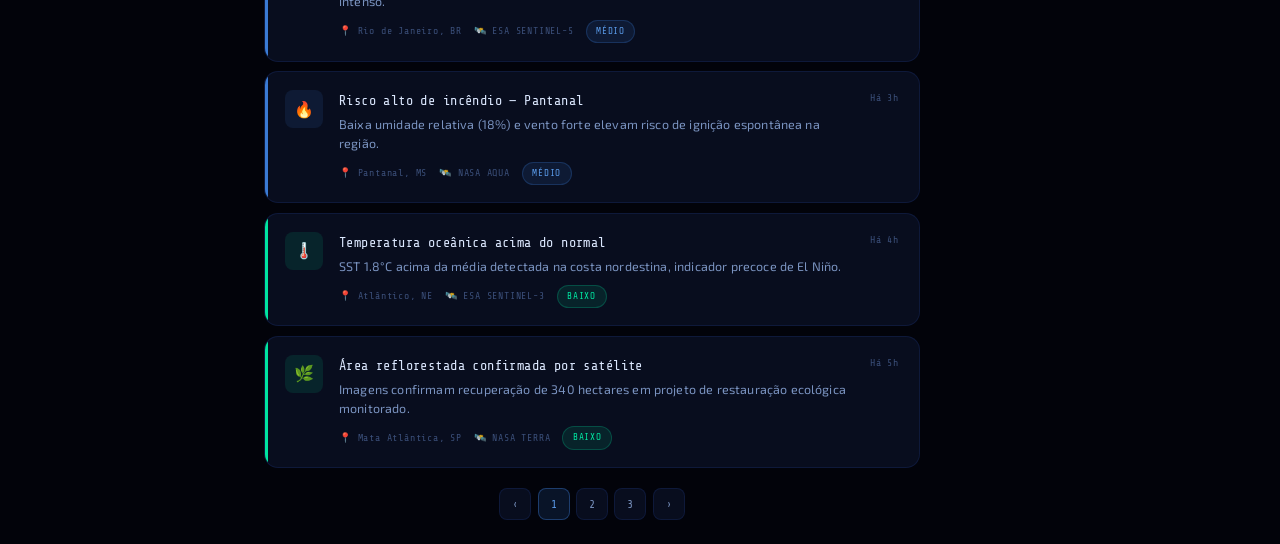
==== commit 8967a45f: "Ajustando para celular" ====
--- a/pages/alertas.html
+++ b/pages/alertas.html
@@ -35,7 +35,26 @@
         <div class="nav-badge"><span class="dot"></span> AO VIVO</div>
         <a href="dashboard.html" class="btn-nav">Dashboard</a>
       </div>
+      <button class="nav-hamburger" id="nav-hamburger" aria-label="Menu">
+        <span></span><span></span><span></span>
+      </button>
     </nav>
+    <!-- Menu Mobile -->
+    <div class="nav-mobile-menu" id="nav-mobile-menu">
+      <a href="../index.html">Início</a>
+      <a href="../pages/dashboard.html">Dashboard</a>
+      <a href="../pages/mapa.html">Mapa</a>
+      <a href="../pages/alertas.html">Alertas</a>
+      <a href="../pages/satelites.html">Satélites</a>
+      <a href="../pages/relatorios.html">Relatórios</a>
+      <div class="nav-mobile-divider"></div>
+      <a href="../pages/sobre.html">Sobre</a>
+      <a href="../pages/integrantes.html">Integrantes</a>
+      <a href="../pages/faq.html">FAQ</a>
+      <a href="../pages/contato.html">Contato</a>
+      <div class="nav-mobile-divider"></div>
+      <a href="../pages/dashboard.html" class="nav-mobile-btn">🛰️ Acessar Plataforma</a>
+    </div>
 
     <!-- ══ APP LAYOUT ══ -->
     <div class="app-layout">
--- a/css/navbar.css
+++ b/css/navbar.css
@@ -86,4 +86,83 @@
 }
 .btn-nav:hover { opacity: 0.85; box-shadow: var(--glow-blue); }
 
-@media (max-width: 1024px) { .nav-links { display: none; } }+@media (max-width: 1024px) { .nav-links { display: none; } }
+
+/* ══ MENU MOBILE ══ */
+.nav-hamburger {
+  display: none;
+  flex-direction: column;
+  gap: 5px;
+  padding: 0.5rem;
+  cursor: pointer;
+  background: none;
+  border: none;
+}
+.nav-hamburger span {
+  display: block;
+  width: 22px;
+  height: 2px;
+  background: var(--text-secondary);
+  border-radius: 2px;
+  transition: all var(--transition);
+}
+.nav-hamburger.open span:nth-child(1) { transform: rotate(45deg) translate(5px, 5px); }
+.nav-hamburger.open span:nth-child(2) { opacity: 0; }
+.nav-hamburger.open span:nth-child(3) { transform: rotate(-45deg) translate(5px, -5px); }
+
+.nav-mobile-menu {
+  display: none;
+  position: fixed;
+  top: 64px; left: 0; right: 0;
+  background: rgba(2, 3, 10, 0.98);
+  backdrop-filter: blur(24px);
+  border-bottom: 1px solid var(--border);
+  padding: 1rem;
+  z-index: 999;
+  flex-direction: column;
+  gap: 0.25rem;
+}
+.nav-mobile-menu.open { display: flex; }
+.nav-mobile-menu a {
+  display: block;
+  padding: 0.75rem 1rem;
+  font-family: var(--font-display);
+  font-size: 0.9rem;
+  letter-spacing: 0.06em;
+  color: var(--text-secondary);
+  border-radius: var(--radius);
+  transition: all var(--transition);
+  border: 1px solid transparent;
+}
+.nav-mobile-menu a:hover {
+  color: var(--text-primary);
+  background: var(--panel-light);
+}
+.nav-mobile-menu a.active {
+  color: var(--blue-bright);
+  background: rgba(58,123,213,0.1);
+  border-color: rgba(58,123,213,0.2);
+}
+.nav-mobile-divider {
+  height: 1px;
+  background: var(--border);
+  margin: 0.5rem 0;
+}
+.nav-mobile-btn {
+  display: block;
+  padding: 0.75rem 1rem;
+  background: linear-gradient(135deg, var(--navy), var(--blue));
+  color: #fff;
+  border-radius: var(--radius);
+  font-family: var(--font-display);
+  font-size: 0.85rem;
+  letter-spacing: 0.06em;
+  text-align: center;
+  margin-top: 0.25rem;
+}
+
+@media (max-width: 1024px) {
+  .nav-hamburger { display: flex; }
+  .nav-actions .nav-badge { display: none; }
+  .nav-actions .btn-nav { display: none; }
+}
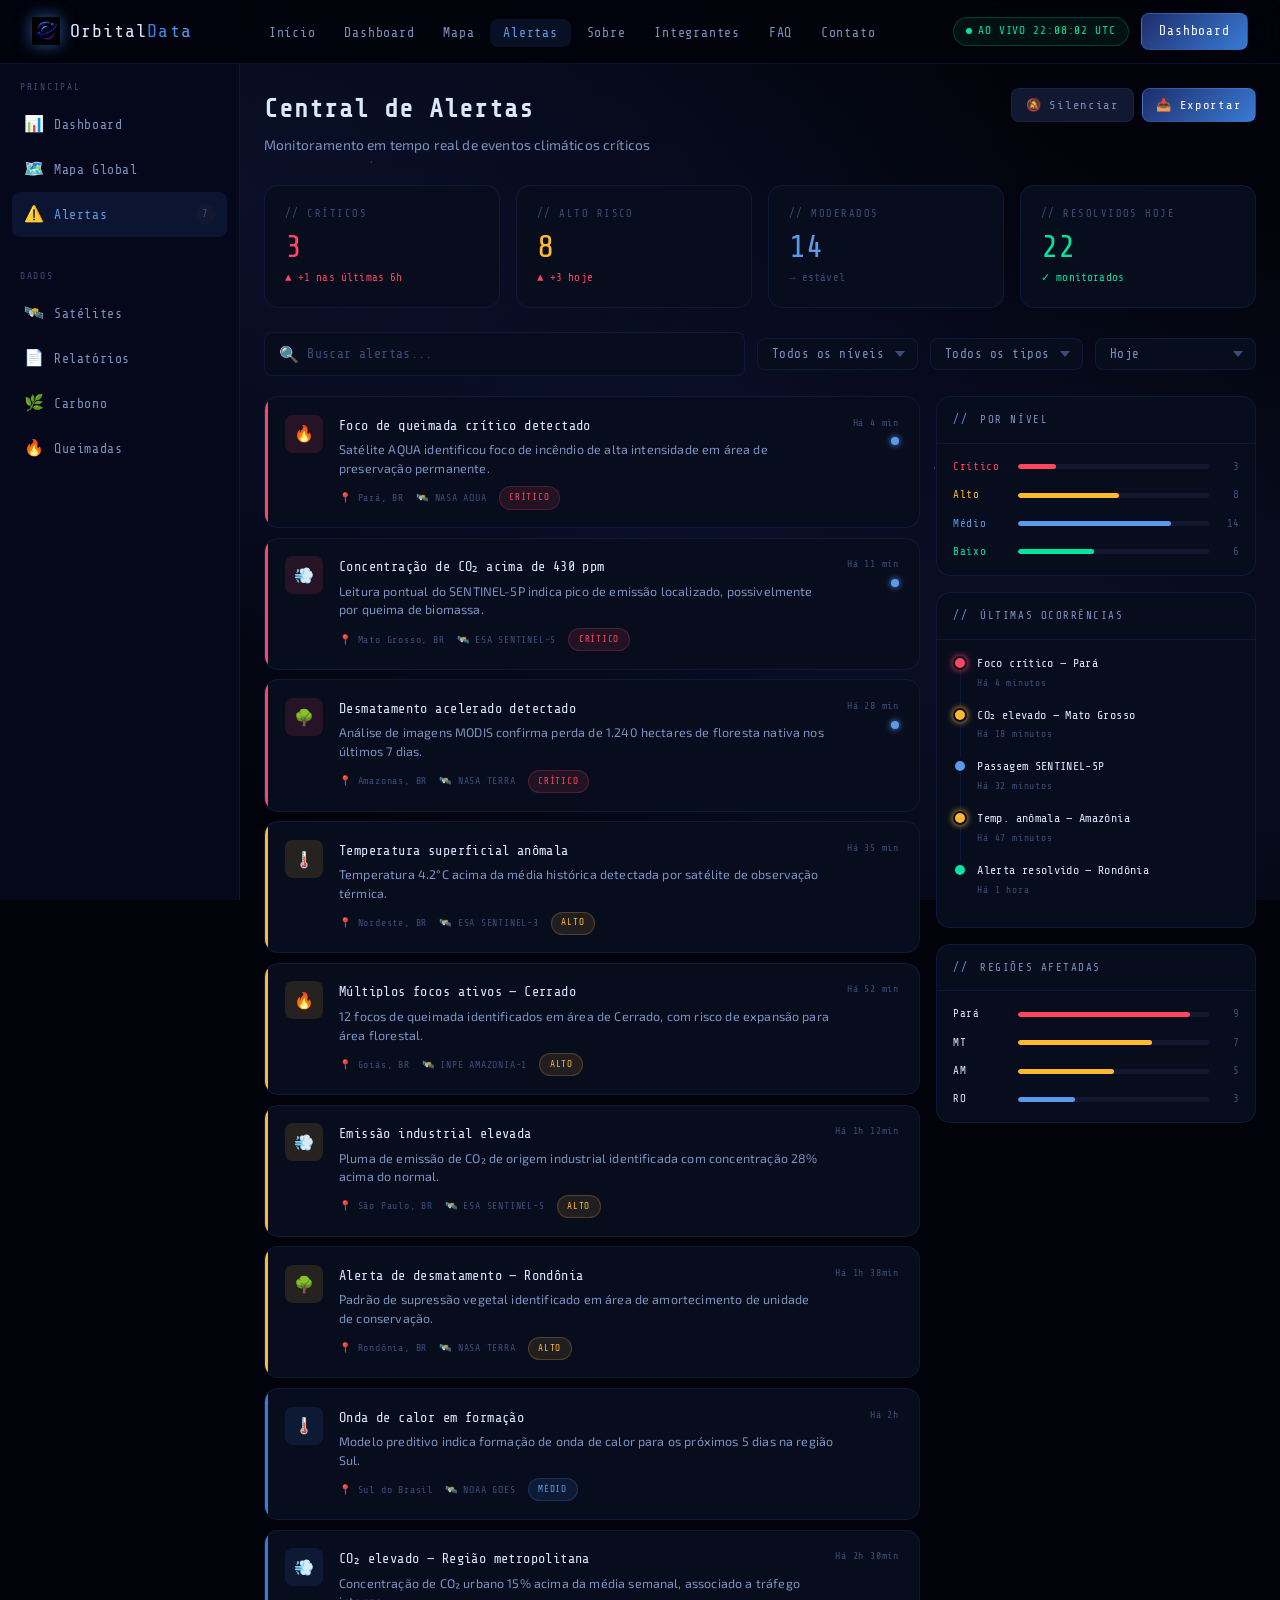
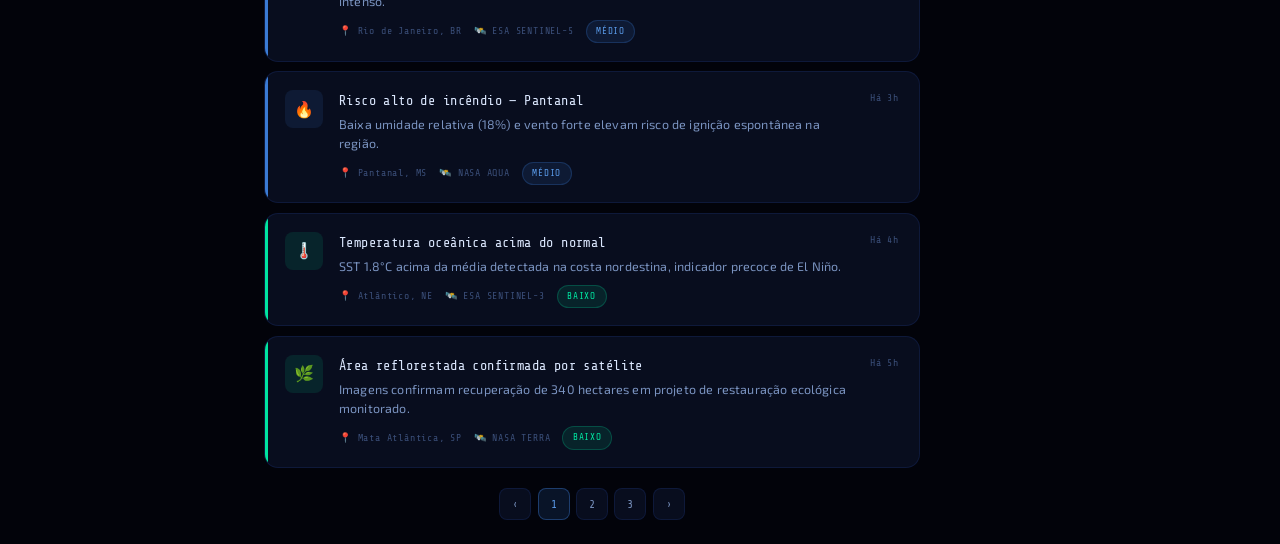
==== commit 48496a94: "Adicionando favicon, imagem no navbar e ajustando e-mail de contato" ====
--- a/pages/alertas.html
+++ b/pages/alertas.html
@@ -4,6 +4,7 @@
   <meta charset="UTF-8" />
   <meta name="viewport" content="width=device-width, initial-scale=1.0" />
   <title>Alertas — OrbitalData</title>
+  <link rel="icon" type="image/png" href="../assets/OrbitalData (3).png">
   <link rel="stylesheet" href="../css/style.css" />
   <link rel="stylesheet" href="../css/navbar.css" />
   <link rel="stylesheet" href="../css/components.css" />
@@ -18,7 +19,7 @@
     <!-- ══ NAVBAR ══ -->
     <nav class="navbar">
       <div class="nav-logo">
-        <img src="../assets/orbitaldata.png" class="logo-img" alt="OrbitalData" />
+        <img src="../assets/OrbitalData (3).png" class="logo-img" alt="OrbitalData" />
         <span>Orbital<em>Data</em></span>
       </div>
       <ul class="nav-links">
